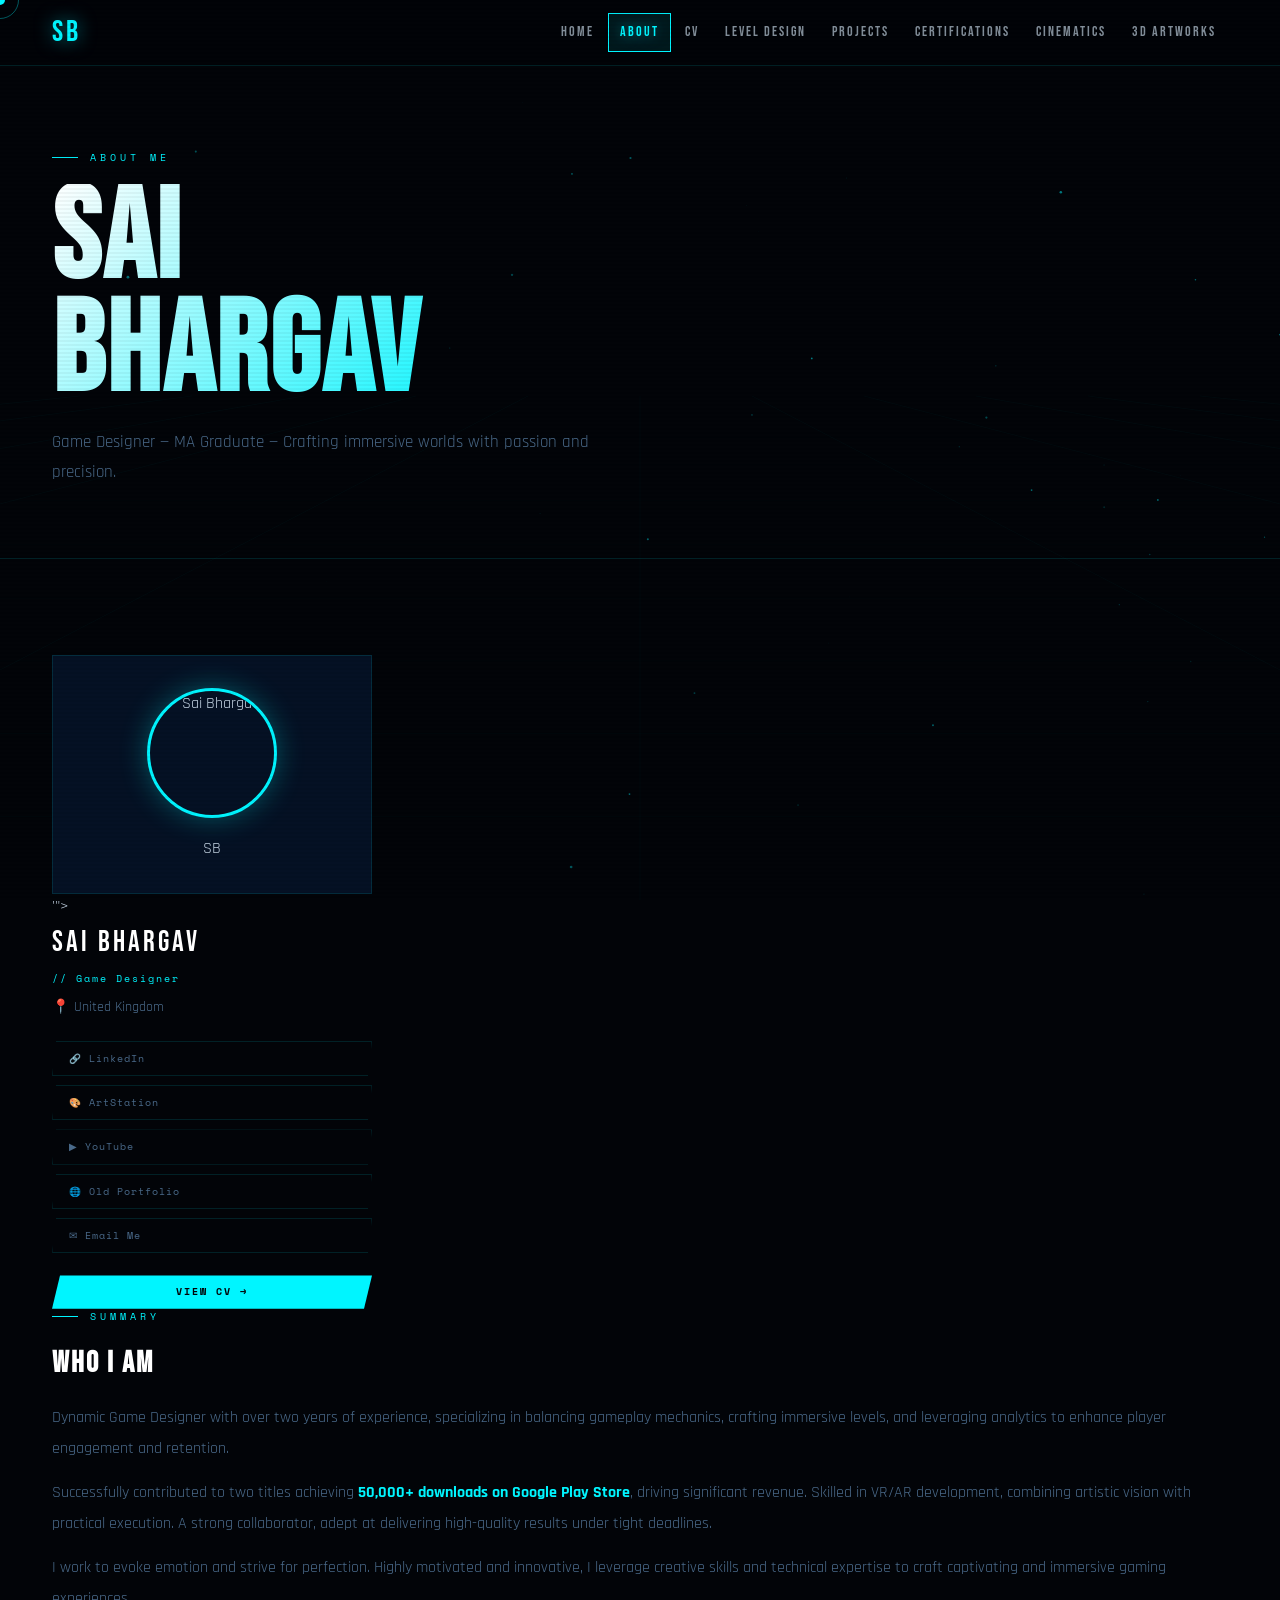
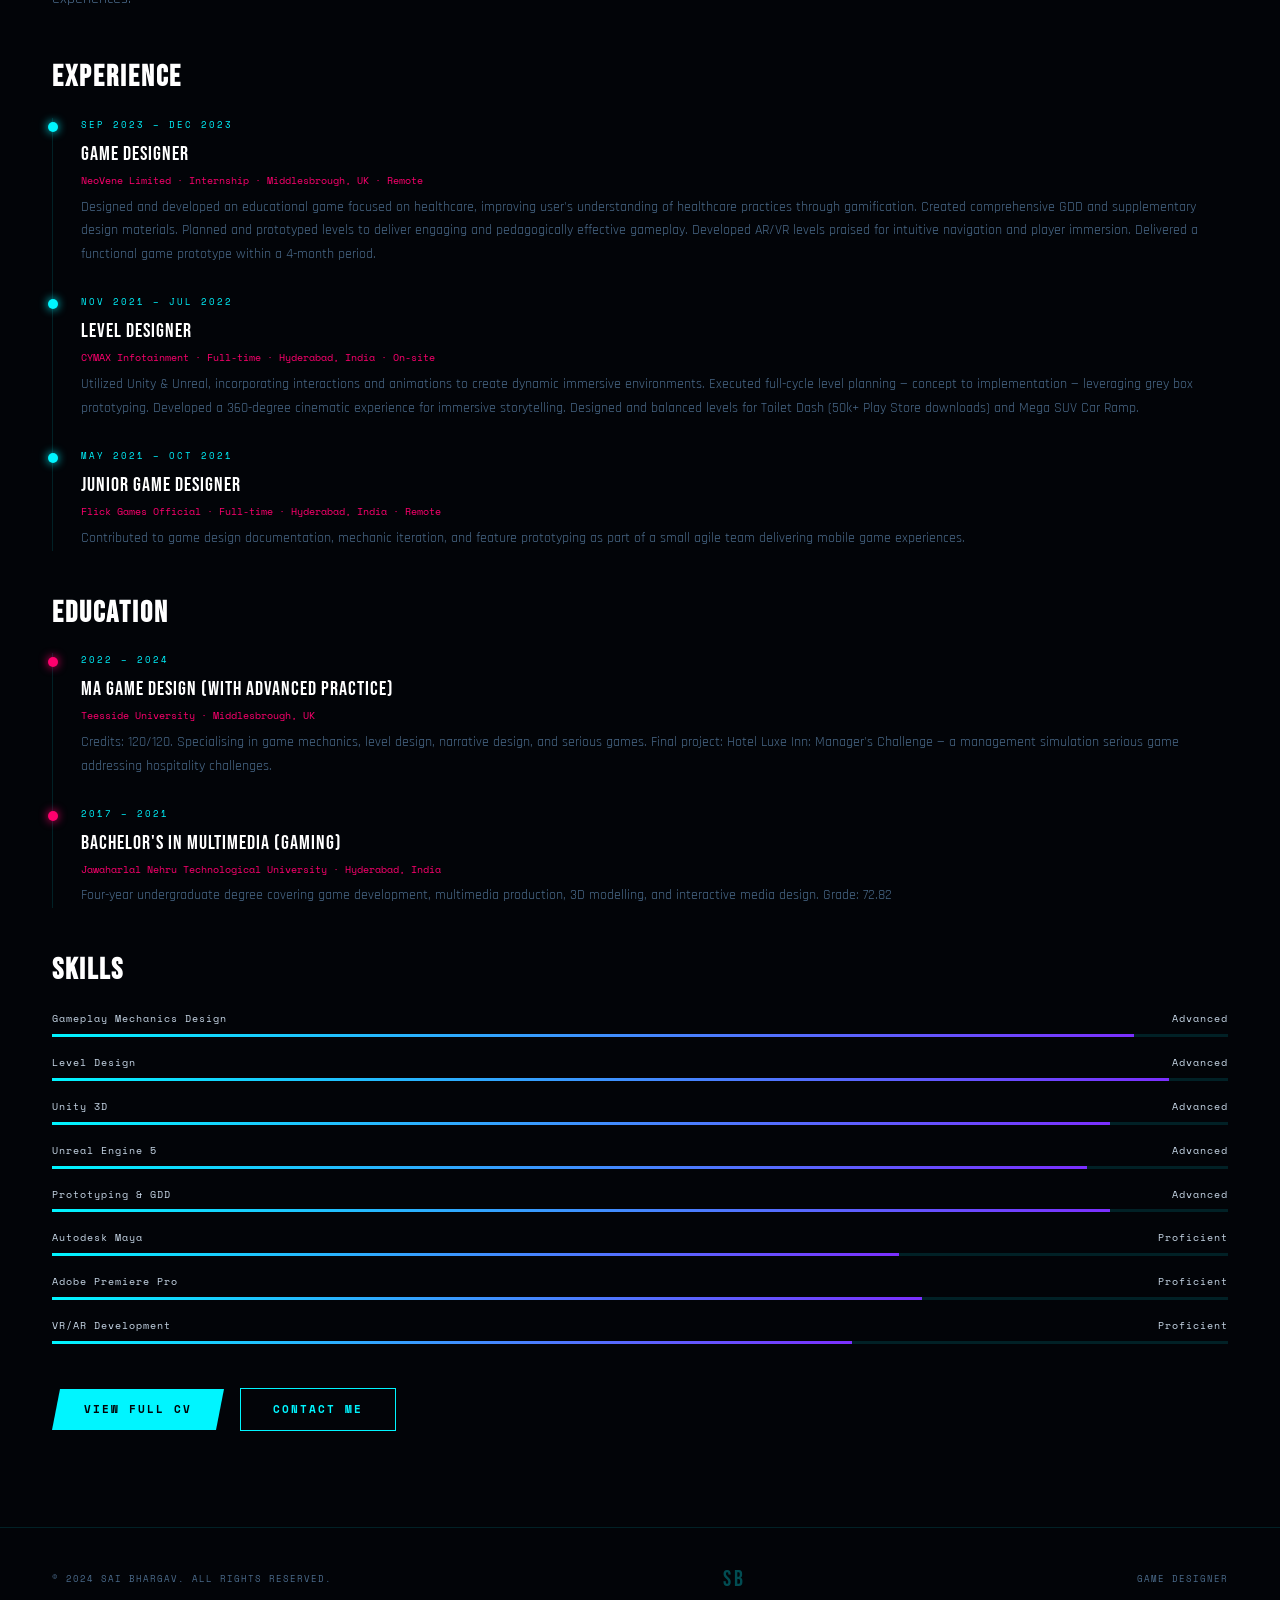
==== pages/about.html @ 692a69da "updated" ====
<!DOCTYPE html>
<html lang="en">
<head>
<meta charset="UTF-8"><meta name="viewport" content="width=device-width,initial-scale=1">
<title>About — Sai Bhargav</title>
<link rel="preconnect" href="https://fonts.googleapis.com"><link rel="preconnect" href="https://fonts.gstatic.com" crossorigin>
<link href="https://fonts.googleapis.com/css2?family=Bebas+Neue&family=Space+Mono:wght@400;700&family=Rajdhani:wght@300;400;500;600;700&display=swap" rel="stylesheet">
<link rel="stylesheet" href="../assets/shared.css">
<style>
.about-layout{display:grid;grid-template-columns:320px 1fr;gap:64px;align-items:start}
.profile-card{position:sticky;top:88px;background:var(--card);border:1px solid var(--bdr);padding:32px;text-align:center}
.avatar{width:130px;height:130px;border-radius:50%;background:linear-gradient(135deg,var(--c),var(--c3));margin:0 auto 18px;display:flex;align-items:center;justify-content:center;font-family:'Bebas Neue',sans-serif;font-size:2.8rem;color:var(--bg);border:3px solid var(--c);box-shadow:0 0 28px rgba(0,245,255,.3)}
.pname{font-family:'Bebas Neue',sans-serif;font-size:1.8rem;letter-spacing:3px;color:#fff}
.prole{font-family:'Space Mono',monospace;font-size:.6rem;color:var(--c);letter-spacing:2px;margin-top:5px}
.ploc{font-size:.88rem;color:var(--dim);margin-top:10px}
.slinks{display:flex;flex-direction:column;gap:9px;margin-top:22px}
.sl{padding:9px 16px;border:1px solid var(--bdr);font-family:'Space Mono',monospace;font-size:.6rem;color:var(--dim);text-decoration:none;letter-spacing:1px;transition:all .3s;display:flex;align-items:center;gap:9px;clip-path:polygon(4px 0%,100% 0%,calc(100% - 4px) 100%,0% 100%)}
.sl:hover{border-color:var(--c);color:var(--c);background:rgba(0,245,255,.05)}
.tl{list-style:none;padding:0}
.tl-item{position:relative;padding:0 0 28px 28px;border-left:1px solid var(--bdr)}
.tl-item:last-child{padding-bottom:0}
.tl-dot{position:absolute;left:-5px;top:4px;width:10px;height:10px;border-radius:50%;background:var(--c);box-shadow:0 0 10px var(--c)}
.tl-yr{font-family:'Space Mono',monospace;font-size:.58rem;color:var(--c);letter-spacing:2px;margin-bottom:5px}
.tl-r{font-family:'Bebas Neue',sans-serif;font-size:1.25rem;letter-spacing:1px;color:#fff;margin-bottom:3px}
.tl-co{font-family:'Space Mono',monospace;font-size:.62rem;color:var(--c2)}
.tl-d{font-size:.88rem;color:var(--dim);margin-top:7px;line-height:1.7}
.skill-bar-wrap{margin-bottom:18px}
.skill-label{font-family:'Space Mono',monospace;font-size:.62rem;color:var(--txt);letter-spacing:1px;margin-bottom:7px;display:flex;justify-content:space-between}
.skill-bg{width:100%;height:3px;background:var(--bdr)}
.skill-fill{height:100%;background:linear-gradient(to right,var(--c),var(--c3));transition:width 1.6s ease;width:0}
.about-h3{font-family:'Bebas Neue',sans-serif;font-size:1.9rem;letter-spacing:2px;color:#fff;margin:38px 0 16px}
.about-p{font-size:1.02rem;color:var(--dim);line-height:1.9;margin-bottom:13px}
@media(max-width:900px){.about-layout{grid-template-columns:1fr}.profile-card{position:static}}
</style>
</head>
<body>
<div id="cur"></div><div id="crng"></div><canvas id="bgc"></canvas><div id="pt"></div>
<nav>
  <a href="../index.html" class="nav-logo">SB</a>
  <ul class="nav-links">
    <li><a href="../index.html">Home</a></li>
    <li><a href="about.html" class="act">About</a></li>
    <li><a href="cv.html">CV</a></li>
    <li><a href="https://saibhargav7599.github.io/operation-blackout/#goal" target="_blank">Level Design</a></li>
    <li><a href="projects.html">Projects</a></li>
    <li><a href="certifications.html">Certifications</a></li>
    <li><a href="cinematics.html">Cinematics</a></li>
    <li><a href="artworks.html">3D Artworks</a></li>
  </ul>
  <button class="ham" id="ham"><span></span><span></span><span></span></button>
</nav>
<div id="mobnav"><a href="../index.html">Home</a><a href="about.html">About</a><a href="cv.html">CV</a><a href="https://saibhargav7599.github.io/operation-blackout/#goal" target="_blank">Level Design</a><a href="projects.html">Projects</a><a href="certifications.html">Certifications</a><a href="cinematics.html">Cinematics</a><a href="artworks.html">3D Artworks</a></div>

<main>
<div class="page-hero">
  <div class="page-hero-eye">About Me</div>
  <h1 class="page-hero-h1">SAI<br>BHARGAV</h1>
  <p class="page-hero-sub">Game Designer — MA Graduate — Crafting immersive worlds with passion and precision.</p>
</div>
<div class="wrap">
  <div class="about-layout">
    <!-- Profile sidebar -->
    <div class="rev-l">
      <div class="profile-card">
        <img src="../pages/mypicture1.jpeg" alt="Sai Bhargav" style="width:130px;height:130px;border-radius:50%;object-fit:cover;border:3px solid var(--c);box-shadow:0 0 28px rgba(0,245,255,.3);margin:0 auto 18px;display:block" onerror="this.outerHTML='<div style="width:130px;height:130px;border-radius:50%;background:linear-gradient(135deg,var(--c),var(--c3));margin:0 auto 18px;display:flex;align-items:center;justify-content:center;font-family:Bebas Neue,sans-serif;font-size:2.8rem;color:var(--bg)">SB</div>'">
        <div class="pname">SAI BHARGAV</div>
        <div class="prole">// Game Designer</div>
        <div class="ploc">📍 United Kingdom</div>
        <div class="slinks">
          <a href="https://www.linkedin.com/in/saibhargav7599" target="_blank" class="sl">🔗 LinkedIn</a>
          <a href="http://sai_bhargav.artstation.com"          target="_blank" class="sl">🎨 ArtStation</a>
          <a href="https://youtu.be/WuV2wXUhXF0"              target="_blank" class="sl">▶ YouTube</a>
          <a href="https://saibhargav7599.wixsite.com/gamedesign" target="_blank" class="sl">🌐 Old Portfolio</a>
          <a href="mailto:saibhargav7599@gmail.com"                             class="sl">✉ Email Me</a>
        </div>
        <div style="margin-top:22px"><a href="cv.html" class="btn btn-p btn-sm" style="width:100%;justify-content:center">View CV →</a></div>
      </div>
    </div>

    <!-- Main content -->
    <div>
      <div class="rev">
        <div class="sec-label">Summary</div>
        <h2 class="about-h3" style="margin-top:0">WHO I AM</h2>
        <p class="about-p">Dynamic Game Designer with over two years of experience, specializing in balancing gameplay mechanics, crafting immersive levels, and leveraging analytics to enhance player engagement and retention.</p>
        <p class="about-p">Successfully contributed to two titles achieving <strong style="color:var(--c)">50,000+ downloads on Google Play Store</strong>, driving significant revenue. Skilled in VR/AR development, combining artistic vision with practical execution. A strong collaborator, adept at delivering high-quality results under tight deadlines.</p>
        <p class="about-p">I work to evoke emotion and strive for perfection. Highly motivated and innovative, I leverage creative skills and technical expertise to craft captivating and immersive gaming experiences.</p>
      </div>

      <div class="rev">
        <h2 class="about-h3">EXPERIENCE</h2>
        <ul class="tl">
          <li class="tl-item">
            <div class="tl-dot"></div>
            <div class="tl-yr">SEP 2023 – DEC 2023</div>
            <div class="tl-r">Game Designer</div>
            <div class="tl-co">NeoVene Limited · Internship · Middlesbrough, UK · Remote</div>
            <div class="tl-d">Designed and developed an educational game focused on healthcare, improving user's understanding of healthcare practices through gamification. Created comprehensive GDD and supplementary design materials. Planned and prototyped levels to deliver engaging and pedagogically effective gameplay. Developed AR/VR levels praised for intuitive navigation and player immersion. Delivered a functional game prototype within a 4-month period.</div>
          </li>
          <li class="tl-item">
            <div class="tl-dot"></div>
            <div class="tl-yr">NOV 2021 – JUL 2022</div>
            <div class="tl-r">Level Designer</div>
            <div class="tl-co">CYMAX Infotainment · Full-time · Hyderabad, India · On-site</div>
            <div class="tl-d">Utilized Unity & Unreal, incorporating interactions and animations to create dynamic immersive environments. Executed full-cycle level planning — concept to implementation — leveraging grey box prototyping. Developed a 360-degree cinematic experience for immersive storytelling. Designed and balanced levels for Toilet Dash (50k+ Play Store downloads) and Mega SUV Car Ramp.</div>
          </li>
          <li class="tl-item">
            <div class="tl-dot"></div>
            <div class="tl-yr">MAY 2021 – OCT 2021</div>
            <div class="tl-r">Junior Game Designer</div>
            <div class="tl-co">Flick Games Official · Full-time · Hyderabad, India · Remote</div>
            <div class="tl-d">Contributed to game design documentation, mechanic iteration, and feature prototyping as part of a small agile team delivering mobile game experiences.</div>
          </li>
        </ul>
      </div>

      <div class="rev">
        <h2 class="about-h3">EDUCATION</h2>
        <ul class="tl">
          <li class="tl-item">
            <div class="tl-dot" style="background:var(--c2);box-shadow:0 0 10px var(--c2)"></div>
            <div class="tl-yr">2022 – 2024</div>
            <div class="tl-r">MA Game Design (with advanced practice)</div>
            <div class="tl-co">Teesside University · Middlesbrough, UK</div>
            <div class="tl-d">Credits: 120/120. Specialising in game mechanics, level design, narrative design, and serious games. Final project: Hotel Luxe Inn: Manager's Challenge — a management simulation serious game addressing hospitality challenges.</div>
          </li>
          <li class="tl-item">
            <div class="tl-dot" style="background:var(--c2);box-shadow:0 0 10px var(--c2)"></div>
            <div class="tl-yr">2017 – 2021</div>
            <div class="tl-r">Bachelor's in Multimedia (Gaming)</div>
            <div class="tl-co">Jawaharlal Nehru Technological University · Hyderabad, India</div>
            <div class="tl-d">Four-year undergraduate degree covering game development, multimedia production, 3D modelling, and interactive media design. Grade: 72.82</div>
          </li>
        </ul>
      </div>

      <div class="rev" id="skill-section">
        <h2 class="about-h3">SKILLS</h2>
        <div class="skill-bar-wrap"><div class="skill-label"><span>Gameplay Mechanics Design</span><span>Advanced</span></div><div class="skill-bg"><div class="skill-fill" data-w="92%"></div></div></div>
        <div class="skill-bar-wrap"><div class="skill-label"><span>Level Design</span><span>Advanced</span></div><div class="skill-bg"><div class="skill-fill" data-w="95%"></div></div></div>
        <div class="skill-bar-wrap"><div class="skill-label"><span>Unity 3D</span><span>Advanced</span></div><div class="skill-bg"><div class="skill-fill" data-w="90%"></div></div></div>
        <div class="skill-bar-wrap"><div class="skill-label"><span>Unreal Engine 5</span><span>Advanced</span></div><div class="skill-bg"><div class="skill-fill" data-w="88%"></div></div></div>
        <div class="skill-bar-wrap"><div class="skill-label"><span>Prototyping & GDD</span><span>Advanced</span></div><div class="skill-bg"><div class="skill-fill" data-w="90%"></div></div></div>
        <div class="skill-bar-wrap"><div class="skill-label"><span>Autodesk Maya</span><span>Proficient</span></div><div class="skill-bg"><div class="skill-fill" data-w="72%"></div></div></div>
        <div class="skill-bar-wrap"><div class="skill-label"><span>Adobe Premiere Pro</span><span>Proficient</span></div><div class="skill-bg"><div class="skill-fill" data-w="74%"></div></div></div>
        <div class="skill-bar-wrap"><div class="skill-label"><span>VR/AR Development</span><span>Proficient</span></div><div class="skill-bg"><div class="skill-fill" data-w="68%"></div></div></div>
      </div>

      <div class="rev" style="margin-top:44px">
        <a href="cv.html" class="btn btn-p" style="margin-right:12px">View Full CV</a>
        <a href="../index.html#contact" class="btn btn-g">Contact Me</a>
      </div>
    </div>
  </div>
</div>
</main>
<footer><div class="f-copy">© 2024 SAI BHARGAV. ALL RIGHTS RESERVED.</div><div class="f-logo">SB</div><div class="f-copy">GAME DESIGNER</div></footer>
<script src="../assets/shared.js"></script>
<script>
document.getElementById('ham').onclick=()=>document.getElementById('mobnav').classList.toggle('open');
const sobs=new IntersectionObserver(e=>{e.forEach(x=>{if(x.isIntersecting)x.target.querySelectorAll('.skill-fill').forEach(b=>{b.style.width=b.dataset.w;});});},{threshold:.3});
document.querySelectorAll('#skill-section').forEach(s=>sobs.observe(s));
</script>
</body>
</html>
---- assets/shared.css ----
/* ═══════════════════════════════════════════════════
   SAI BHARGAV PORTFOLIO — shared.css
   ═══════════════════════════════════════════════════ */
@import url('https://fonts.googleapis.com/css2?family=Bebas+Neue&family=Space+Mono:wght@400;700&family=Rajdhani:wght@300;400;500;600;700&display=swap');

:root{
  --c:#00f5ff;--c2:#ff006e;--c3:#7b2fff;
  --bg:#020408;--bg2:#060d14;--mid:#0a1628;
  --txt:#c8d8e8;--dim:#4a6a8a;
  --card:rgba(6,20,40,.88);
  --bdr:rgba(0,245,255,.12);--bdr2:rgba(0,245,255,.28);
  --glow:0 0 30px rgba(0,245,255,.22);
}
*,*::before,*::after{margin:0;padding:0;box-sizing:border-box}
html{scroll-behavior:smooth}
body{background:var(--bg);color:var(--txt);font-family:'Rajdhani',sans-serif;overflow-x:hidden;cursor:none;line-height:1.6}
body.locked{overflow:hidden}
a{text-decoration:none;color:inherit}
::-webkit-scrollbar{width:3px}::-webkit-scrollbar-track{background:var(--bg)}::-webkit-scrollbar-thumb{background:var(--c);border-radius:2px}

/* cursor */
#cur,#crng{position:fixed;pointer-events:none;z-index:9999;transform:translate(-50%,-50%);border-radius:50%}
#cur{width:10px;height:10px;background:var(--c);transition:width .2s,height .2s,background .2s;mix-blend-mode:screen}
#crng{width:38px;height:38px;border:1px solid rgba(0,245,255,.35);transition:width .3s,height .3s}
#cur.on{width:18px;height:18px;background:var(--c2)}
#crng.on{width:56px;height:56px;border-color:rgba(255,0,110,.4)}

/* canvas */
#bgc{position:fixed;inset:0;z-index:0;pointer-events:none}

/* scanlines */
body::after{content:'';position:fixed;inset:0;z-index:800;pointer-events:none;
  background:repeating-linear-gradient(0deg,transparent,transparent 2px,rgba(0,0,0,.04) 2px,rgba(0,0,0,.04) 4px)}

/* page transition */
#pt{position:fixed;inset:0;z-index:8000;background:var(--bg);transform:scaleY(1);transform-origin:top;pointer-events:none;transition:transform .55s cubic-bezier(.76,0,.24,1)}
#pt.gone{transform:scaleY(0)}

/* ═══ NAV ═══ */
nav{position:fixed;top:0;left:0;right:0;z-index:500;height:66px;display:flex;align-items:center;justify-content:space-between;padding:0 52px;background:rgba(2,4,8,.96);backdrop-filter:blur(18px);border-bottom:1px solid var(--bdr)}
.nav-logo{font-family:'Bebas Neue',sans-serif;font-size:1.9rem;letter-spacing:3px;color:var(--c);text-shadow:0 0 18px rgba(0,245,255,.5);flex-shrink:0}
.nav-links{display:flex;gap:2px;list-style:none;align-items:center}

/* ★ BOLD, BRIGHT, LEGIBLE NAV LINKS */
.nav-links a{
  font-family:'Bebas Neue',sans-serif;
  font-size:.88rem;
  letter-spacing:2px;
  text-transform:uppercase;
  color:rgba(200,216,232,.65);
  padding:7px 11px;
  border:1px solid transparent;
  border-radius:0;
  transition:all .25s;
  white-space:nowrap;
  display:block;
}
.nav-links a:hover{
  color:#fff;
  border-color:var(--bdr2);
  background:rgba(0,245,255,.07);
  text-shadow:0 0 12px rgba(0,245,255,.4);
}
.nav-links a.act{
  color:var(--c);
  border-color:var(--c);
  background:rgba(0,245,255,.09);
  text-shadow:0 0 14px rgba(0,245,255,.5);
}

.ham{display:none;flex-direction:column;gap:5px;cursor:pointer;padding:8px;background:none;border:none;flex-shrink:0}
.ham span{display:block;width:22px;height:2px;background:var(--c);transition:all .3s}
#mobnav{display:none;position:fixed;inset:0;z-index:600;background:rgba(2,4,8,.98);flex-direction:column;align-items:center;justify-content:center;gap:16px}
#mobnav.open{display:flex}
#mobnav a{font-family:'Bebas Neue',sans-serif;font-size:2.2rem;letter-spacing:4px;color:var(--txt);transition:color .3s}
#mobnav a:hover{color:var(--c)}

/* helpers */
.s{position:relative;z-index:1}
.wrap{max-width:1360px;margin:0 auto;padding:96px 52px;position:relative;z-index:1}
.divider{max-width:1360px;margin:0 auto;height:1px;background:linear-gradient(to right,transparent,var(--bdr2),transparent);position:relative;z-index:1}
.sec-label{font-family:'Space Mono',monospace;font-size:.62rem;letter-spacing:4px;color:var(--c);text-transform:uppercase;display:flex;align-items:center;gap:12px;margin-bottom:14px}
.sec-label::before{content:'';width:26px;height:1px;background:var(--c)}
.sec-title{font-family:'Bebas Neue',sans-serif;font-size:clamp(2.4rem,5vw,4.8rem);line-height:1;letter-spacing:2px}

/* buttons */
.btn{display:inline-flex;align-items:center;gap:8px;padding:12px 32px;font-family:'Space Mono',monospace;font-size:.66rem;letter-spacing:2px;text-transform:uppercase;font-weight:700;cursor:pointer;border:none;clip-path:polygon(8px 0%,100% 0%,calc(100% - 8px) 100%,0% 100%);transition:all .3s}
.btn-p{background:var(--c);color:var(--bg)}
.btn-p:hover{background:var(--c2);transform:translateY(-2px);box-shadow:0 10px 28px rgba(255,0,110,.35)}
.btn-g{background:transparent;color:var(--c);border:1px solid var(--c);clip-path:none}
.btn-g:hover{background:rgba(0,245,255,.08);transform:translateY(-2px);box-shadow:var(--glow)}
.btn-sm{padding:9px 22px;font-size:.6rem}

/* reveal */
.rev{opacity:0;transform:translateY(36px);transition:opacity .8s,transform .8s}
.rev.vis{opacity:1;transform:translateY(0)}
.rev-l{opacity:0;transform:translateX(-36px);transition:opacity .8s,transform .8s}
.rev-l.vis{opacity:1;transform:translateX(0)}
.rev-r{opacity:0;transform:translateX(36px);transition:opacity .8s,transform .8s}
.rev-r.vis{opacity:1;transform:translateX(0)}
.d1{transition-delay:.1s}.d2{transition-delay:.2s}.d3{transition-delay:.3s}.d4{transition-delay:.4s}.d5{transition-delay:.5s}

/* page hero (inner pages) */
.page-hero{padding:150px 52px 70px;position:relative;z-index:1;overflow:hidden;border-bottom:1px solid var(--bdr)}
.page-hero-eye{font-family:'Space Mono',monospace;font-size:.62rem;letter-spacing:4px;color:var(--c);text-transform:uppercase;display:flex;align-items:center;gap:12px;margin-bottom:18px}
.page-hero-eye::before{content:'';width:26px;height:1px;background:var(--c)}
.page-hero-h1{font-family:'Bebas Neue',sans-serif;font-size:clamp(4rem,10vw,9rem);line-height:.88;letter-spacing:2px;background:linear-gradient(135deg,#fff 0%,var(--c) 48%,var(--c3) 100%);-webkit-background-clip:text;-webkit-text-fill-color:transparent;background-clip:text}
.page-hero-sub{margin-top:18px;font-size:1.05rem;color:var(--dim);max-width:580px;line-height:1.8}

/* footer */
footer{padding:34px 52px;border-top:1px solid var(--bdr);display:flex;align-items:center;justify-content:space-between;position:relative;z-index:1;flex-wrap:wrap;gap:14px}
.f-copy{font-family:'Space Mono',monospace;font-size:.58rem;color:var(--dim);letter-spacing:1px}
.f-logo{font-family:'Bebas Neue',sans-serif;font-size:1.4rem;letter-spacing:3px;color:var(--c);opacity:.3}

/* keyframes */
@keyframes fu{from{opacity:0;transform:translateY(28px)}to{opacity:1;transform:translateY(0)}}
@keyframes fi{from{opacity:0}to{opacity:1}}
@keyframes sp{0%,100%{opacity:1}50%{opacity:.3}}
@keyframes g1{0%,100%,94%{transform:none;opacity:0}93%{transform:translate(3px,-2px);opacity:.55}96%{transform:translate(-3px,2px);opacity:.35}}
@keyframes g2{0%,100%,96%{transform:none;opacity:0}95%{transform:translate(-3px,2px);opacity:.45}98%{transform:translate(3px,-2px);opacity:.25}}

/* responsive */
@media(max-width:1100px){nav{padding:0 18px}.nav-links a{padding:6px 8px;font-size:.78rem;letter-spacing:1.5px}}
@media(max-width:860px){.nav-links{display:none}.ham{display:flex}.wrap{padding:72px 22px}.page-hero{padding:130px 22px 56px}footer{padding:26px 22px}}
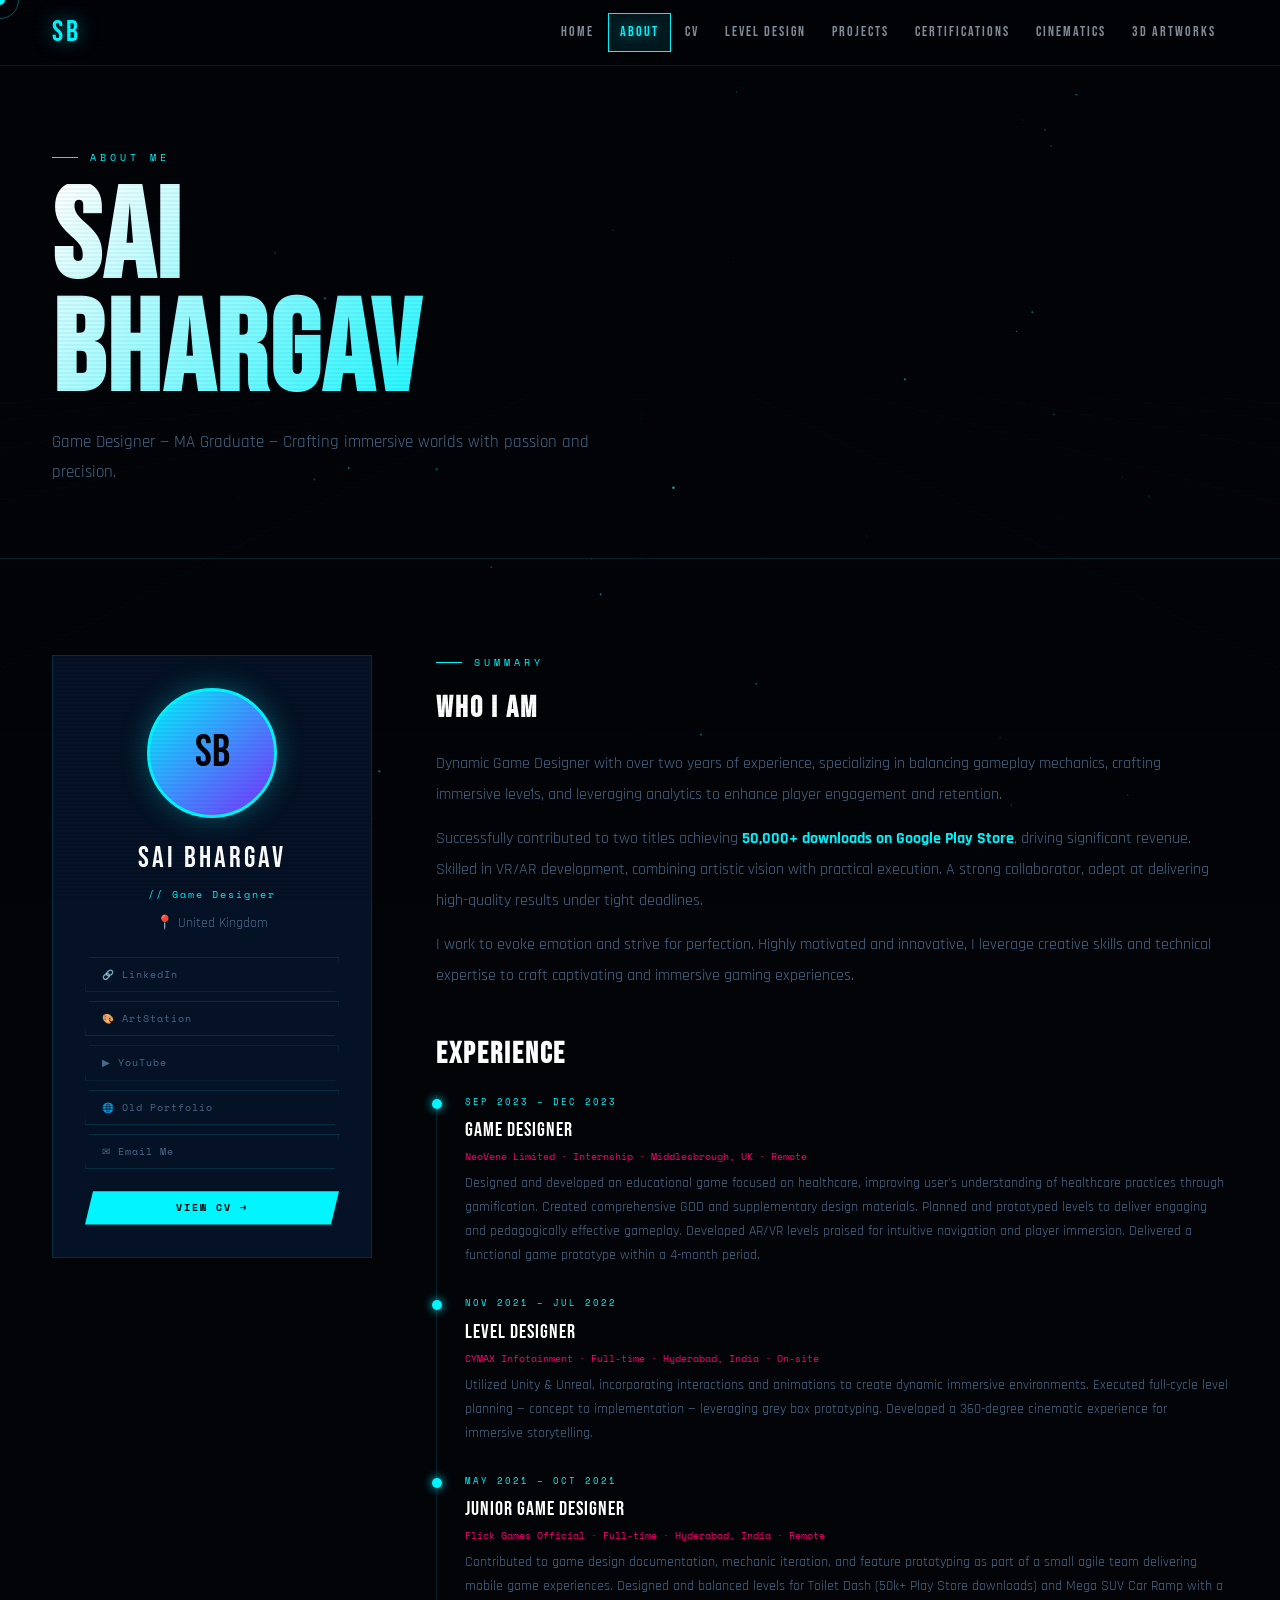
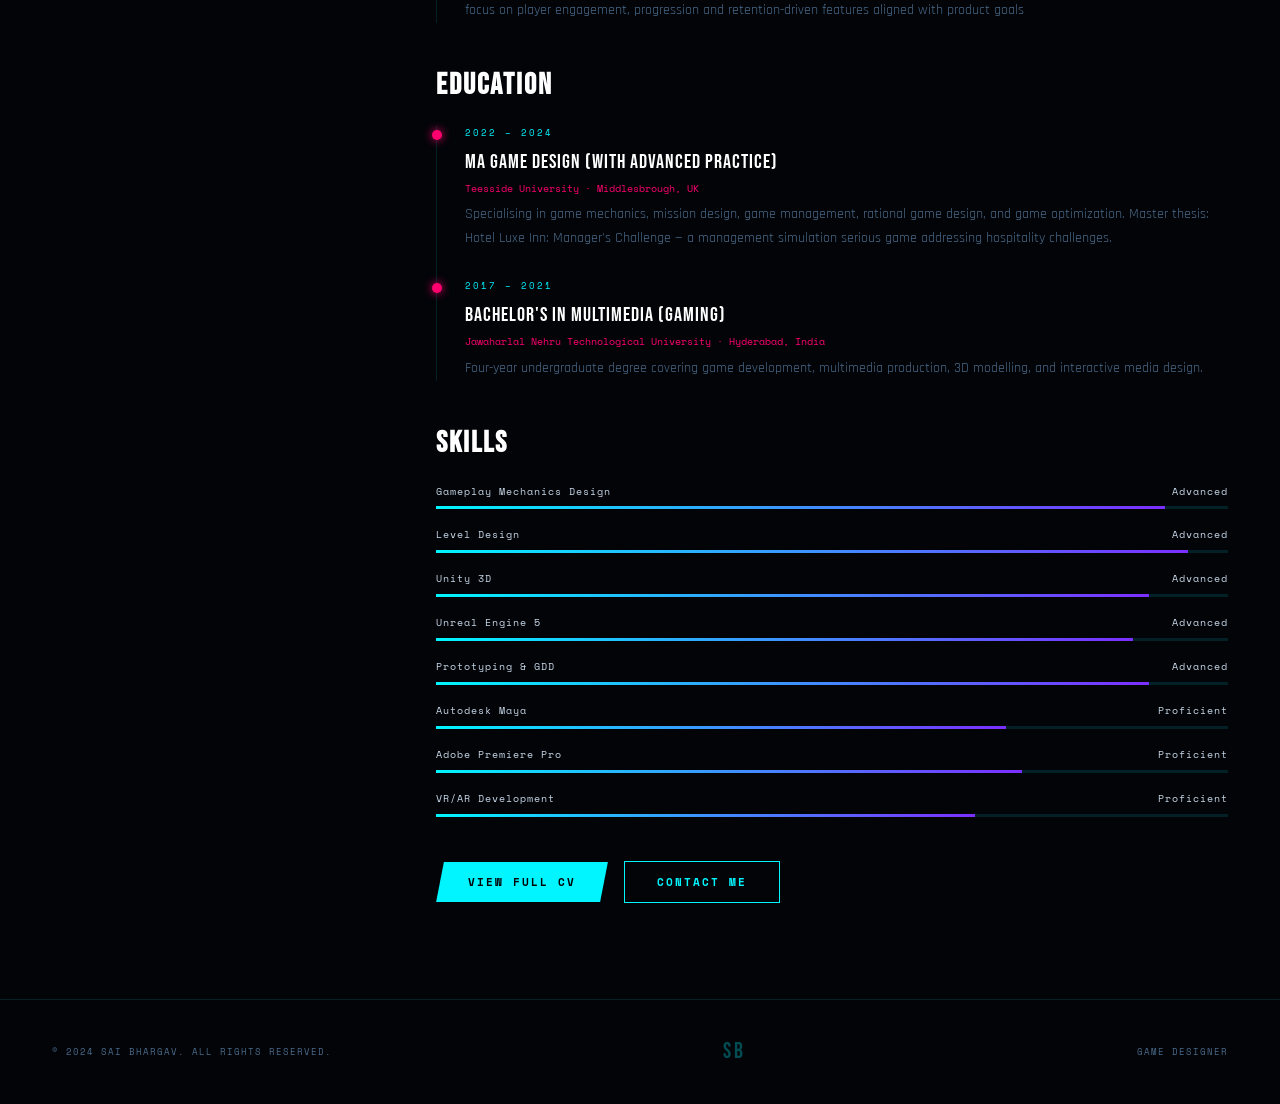
==== commit db58552a: "Update about.html" ====
--- a/pages/about.html
+++ b/pages/about.html
@@ -62,7 +62,7 @@
     <!-- Profile sidebar -->
     <div class="rev-l">
       <div class="profile-card">
-        <img src="../pages/mypicture1.jpeg" alt="Sai Bhargav" style="width:130px;height:130px;border-radius:50%;object-fit:cover;border:3px solid var(--c);box-shadow:0 0 28px rgba(0,245,255,.3);margin:0 auto 18px;display:block" onerror="this.outerHTML='<div style="width:130px;height:130px;border-radius:50%;background:linear-gradient(135deg,var(--c),var(--c3));margin:0 auto 18px;display:flex;align-items:center;justify-content:center;font-family:Bebas Neue,sans-serif;font-size:2.8rem;color:var(--bg)">SB</div>'">
+        <div class="avatar">SB</div>
         <div class="pname">SAI BHARGAV</div>
         <div class="prole">// Game Designer</div>
         <div class="ploc">📍 United Kingdom</div>
@@ -102,14 +102,14 @@
             <div class="tl-yr">NOV 2021 – JUL 2022</div>
             <div class="tl-r">Level Designer</div>
             <div class="tl-co">CYMAX Infotainment · Full-time · Hyderabad, India · On-site</div>
-            <div class="tl-d">Utilized Unity & Unreal, incorporating interactions and animations to create dynamic immersive environments. Executed full-cycle level planning — concept to implementation — leveraging grey box prototyping. Developed a 360-degree cinematic experience for immersive storytelling. Designed and balanced levels for Toilet Dash (50k+ Play Store downloads) and Mega SUV Car Ramp.</div>
+            <div class="tl-d">Utilized Unity & Unreal, incorporating interactions and animations to create dynamic immersive environments. Executed full-cycle level planning — concept to implementation — leveraging grey box prototyping. Developed a 360-degree cinematic experience for immersive storytelling.</div>
           </li>
           <li class="tl-item">
             <div class="tl-dot"></div>
             <div class="tl-yr">MAY 2021 – OCT 2021</div>
             <div class="tl-r">Junior Game Designer</div>
             <div class="tl-co">Flick Games Official · Full-time · Hyderabad, India · Remote</div>
-            <div class="tl-d">Contributed to game design documentation, mechanic iteration, and feature prototyping as part of a small agile team delivering mobile game experiences.</div>
+            <div class="tl-d">Contributed to game design documentation, mechanic iteration, and feature prototyping as part of a small agile team delivering mobile game experiences. Designed and balanced levels for Toilet Dash (50k+ Play Store downloads) and Mega SUV Car Ramp with a focus on player engagement, progression and retention-driven features aligned with product goals </div>
           </li>
         </ul>
       </div>
@@ -122,14 +122,14 @@
             <div class="tl-yr">2022 – 2024</div>
             <div class="tl-r">MA Game Design (with advanced practice)</div>
             <div class="tl-co">Teesside University · Middlesbrough, UK</div>
-            <div class="tl-d">Credits: 120/120. Specialising in game mechanics, level design, narrative design, and serious games. Final project: Hotel Luxe Inn: Manager's Challenge — a management simulation serious game addressing hospitality challenges.</div>
+            <div class="tl-d"> Specialising in game mechanics, mission design, game management, rational game design, and game optimization. Master thesis: Hotel Luxe Inn: Manager's Challenge — a management simulation serious game addressing hospitality challenges.</div>
           </li>
           <li class="tl-item">
             <div class="tl-dot" style="background:var(--c2);box-shadow:0 0 10px var(--c2)"></div>
             <div class="tl-yr">2017 – 2021</div>
             <div class="tl-r">Bachelor's in Multimedia (Gaming)</div>
             <div class="tl-co">Jawaharlal Nehru Technological University · Hyderabad, India</div>
-            <div class="tl-d">Four-year undergraduate degree covering game development, multimedia production, 3D modelling, and interactive media design. Grade: 72.82</div>
+            <div class="tl-d">Four-year undergraduate degree covering game development, multimedia production, 3D modelling, and interactive media design.</div>
           </li>
         </ul>
       </div>
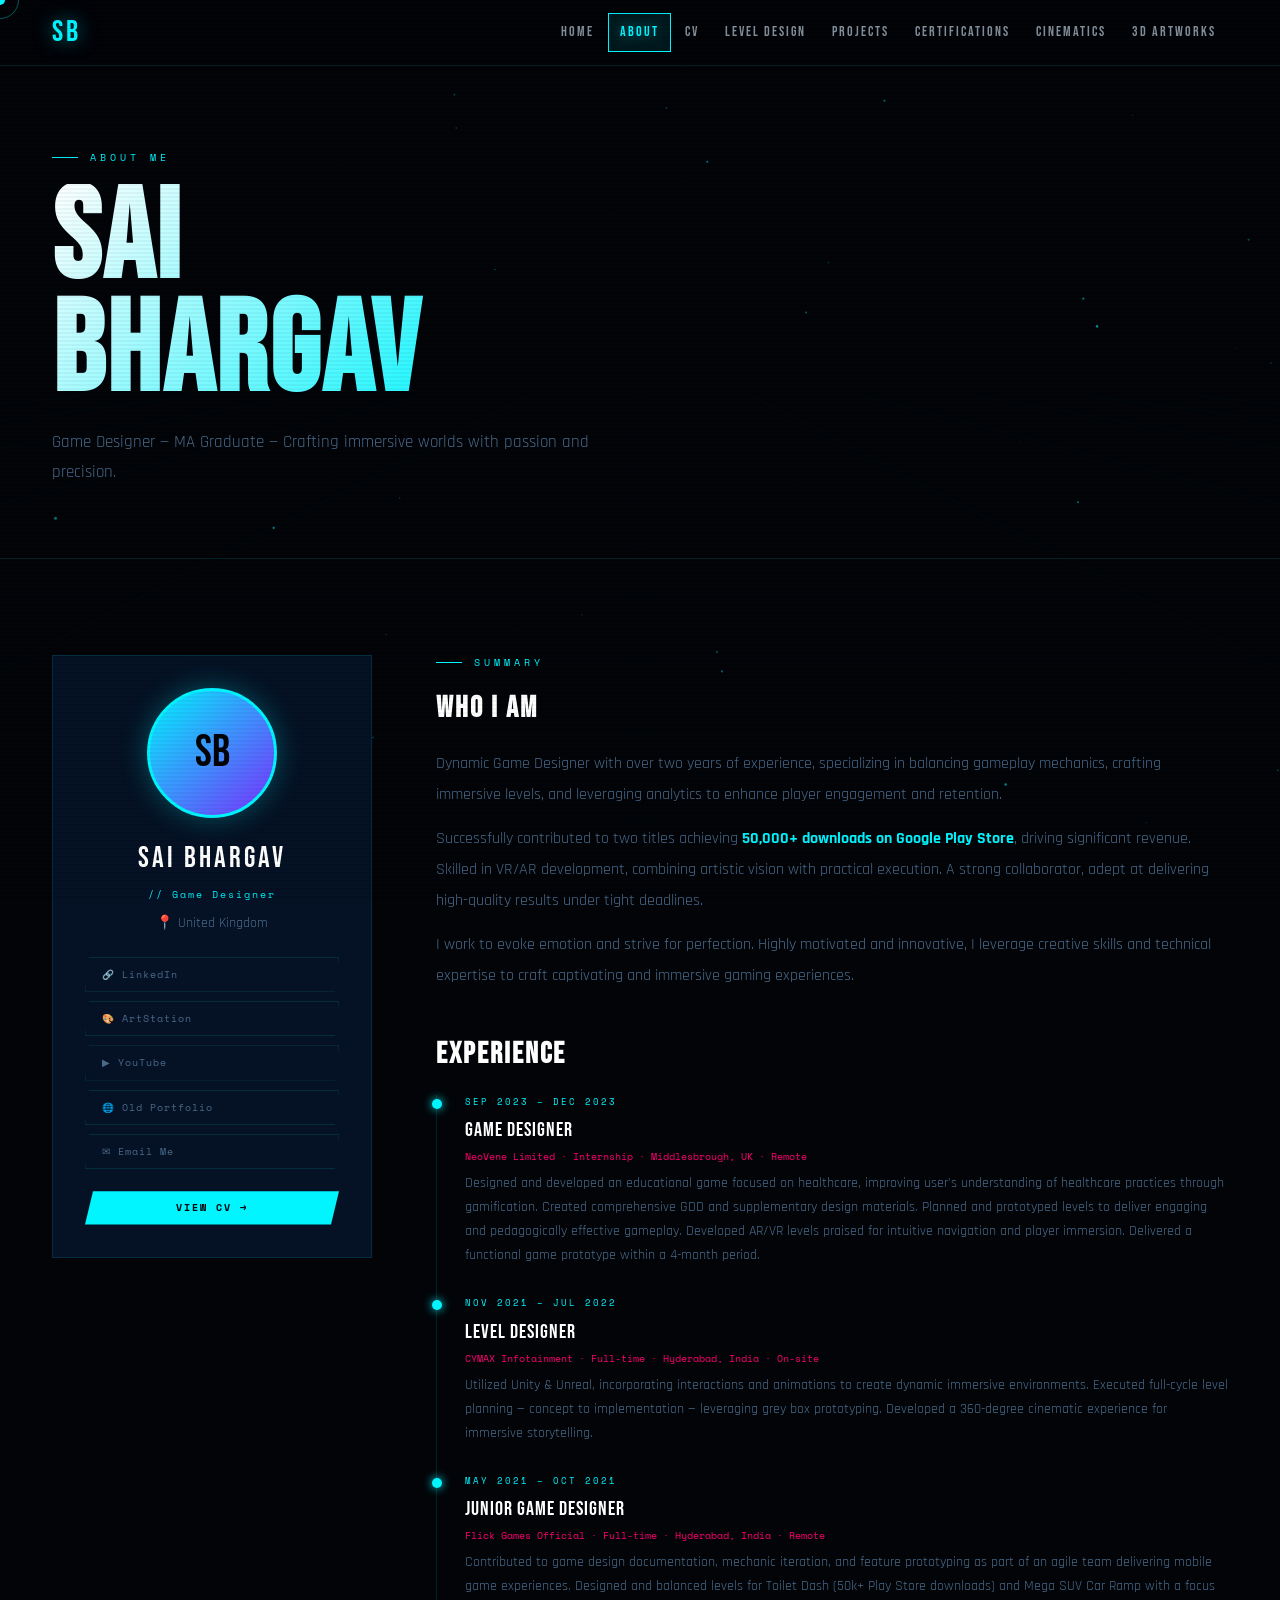
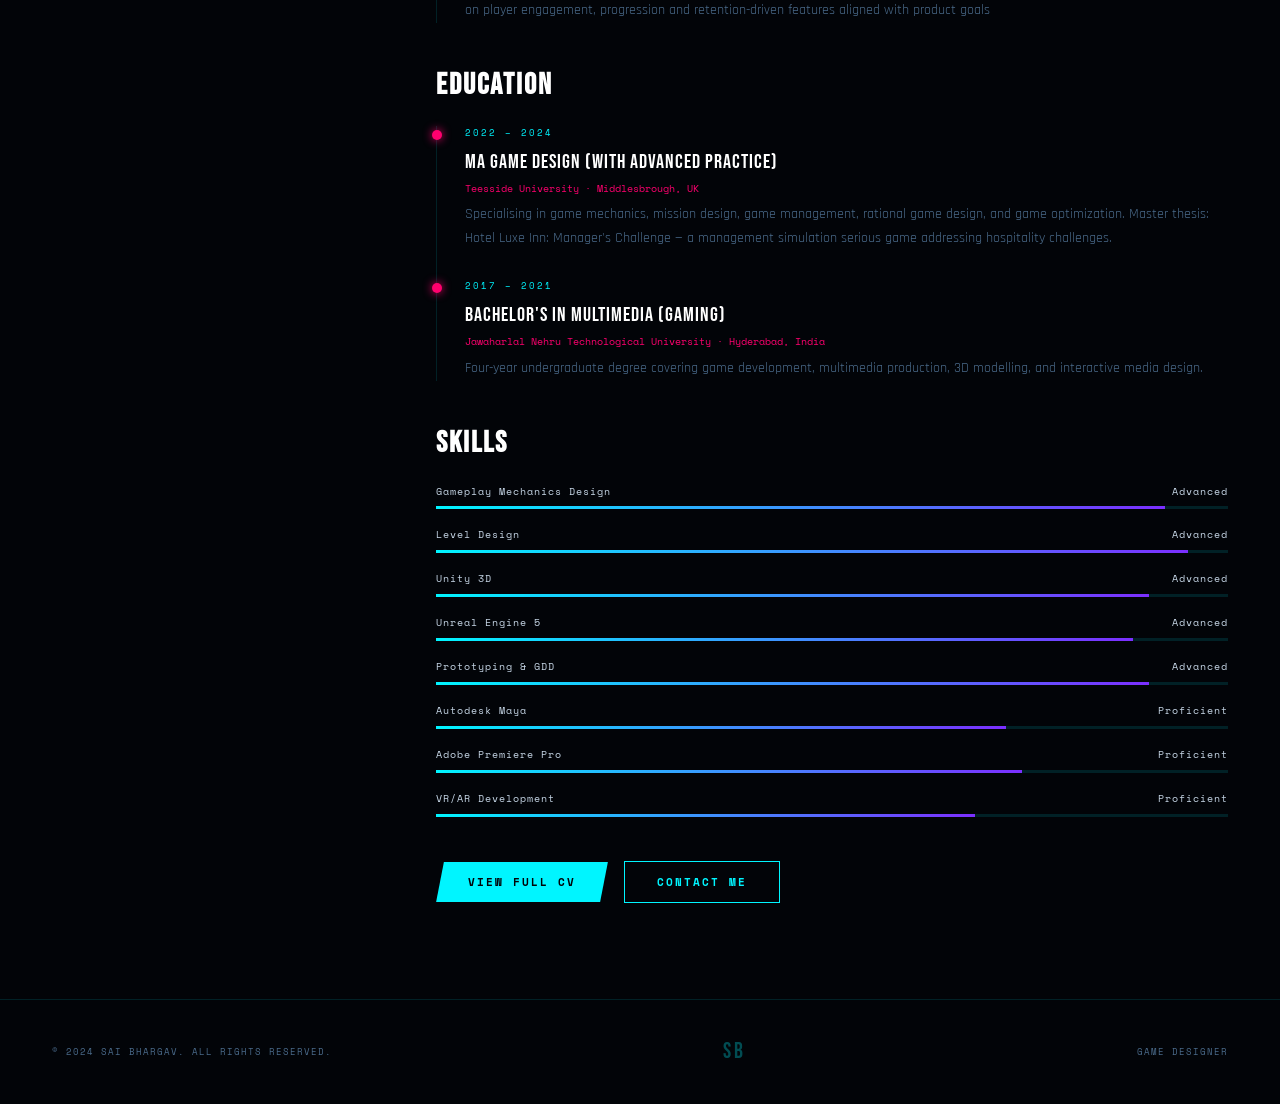
==== commit af3911b4: "Update about.html" ====
--- a/pages/about.html
+++ b/pages/about.html
@@ -109,7 +109,7 @@
             <div class="tl-yr">MAY 2021 – OCT 2021</div>
             <div class="tl-r">Junior Game Designer</div>
             <div class="tl-co">Flick Games Official · Full-time · Hyderabad, India · Remote</div>
-            <div class="tl-d">Contributed to game design documentation, mechanic iteration, and feature prototyping as part of a small agile team delivering mobile game experiences. Designed and balanced levels for Toilet Dash (50k+ Play Store downloads) and Mega SUV Car Ramp with a focus on player engagement, progression and retention-driven features aligned with product goals </div>
+            <div class="tl-d">Contributed to game design documentation, mechanic iteration, and feature prototyping as part of an agile team delivering mobile game experiences. Designed and balanced levels for Toilet Dash (50k+ Play Store downloads) and Mega SUV Car Ramp with a focus on player engagement, progression and retention-driven features aligned with product goals </div>
           </li>
         </ul>
       </div>
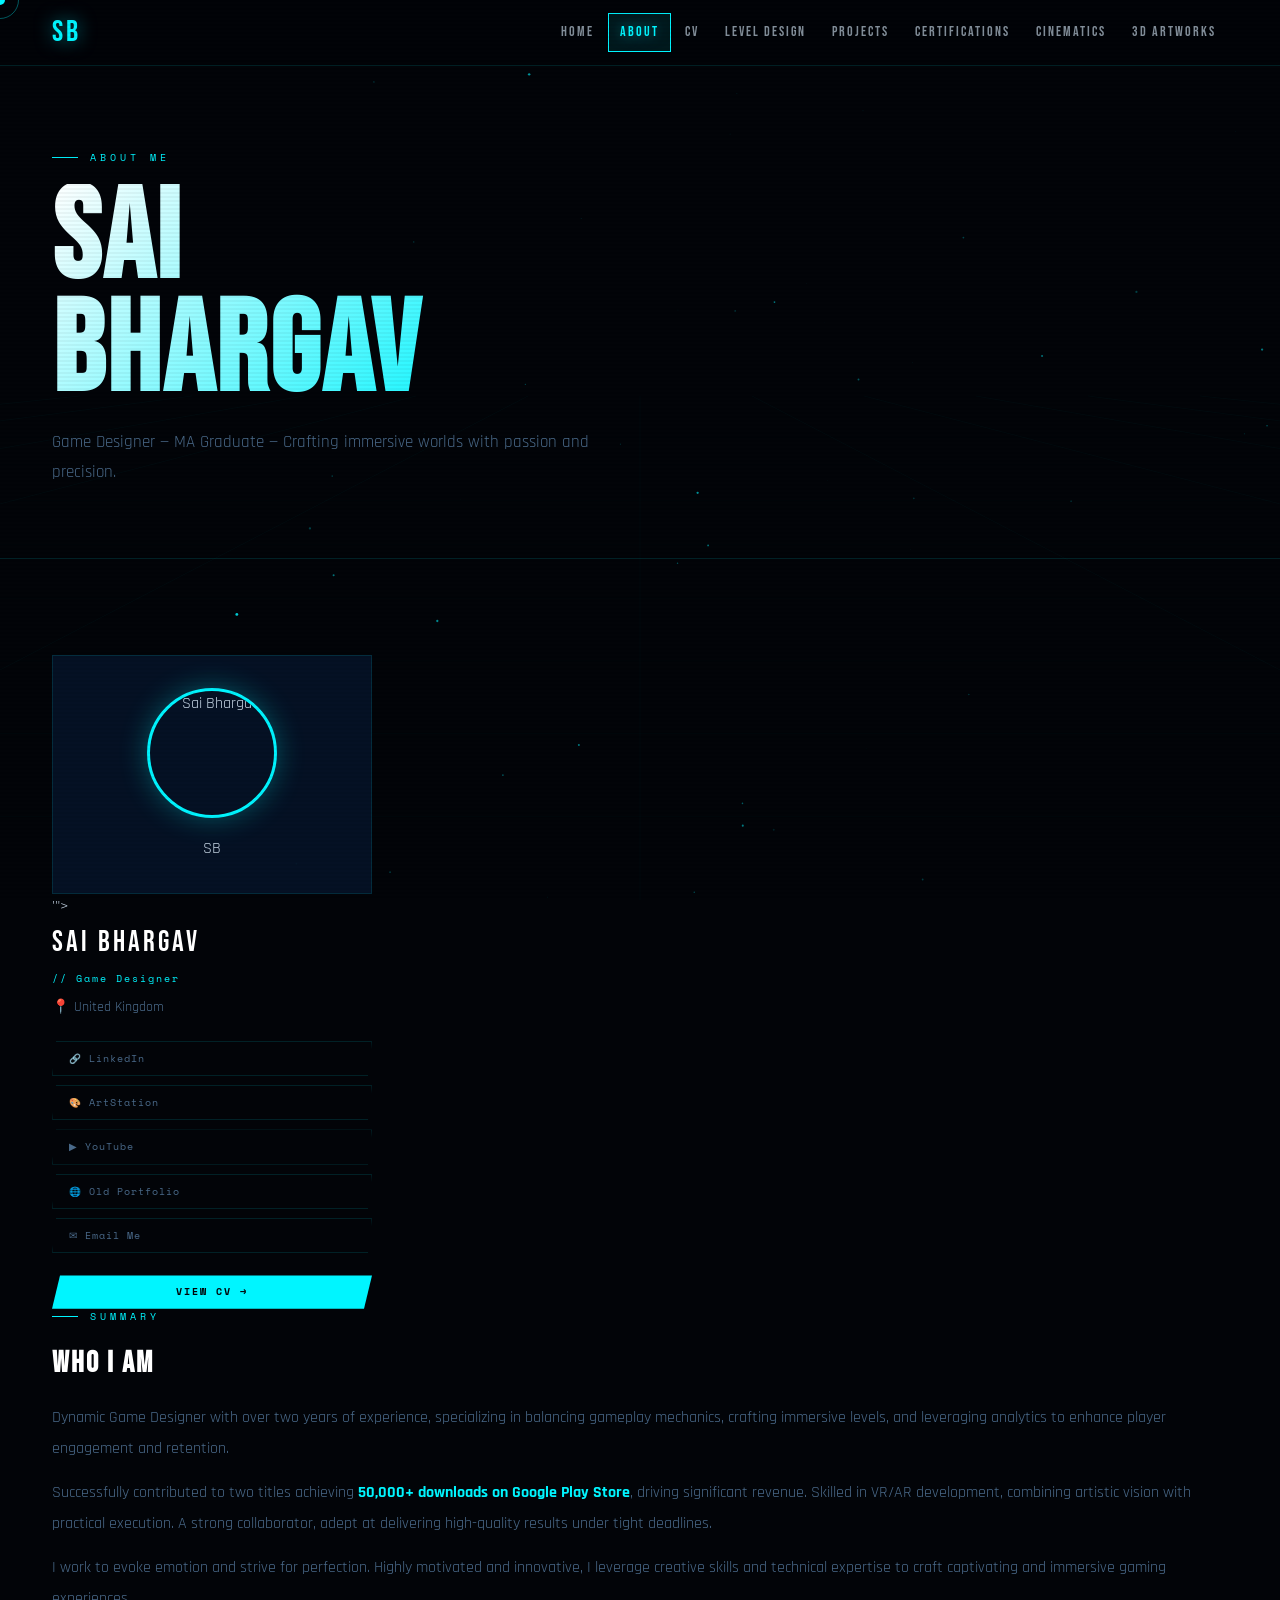
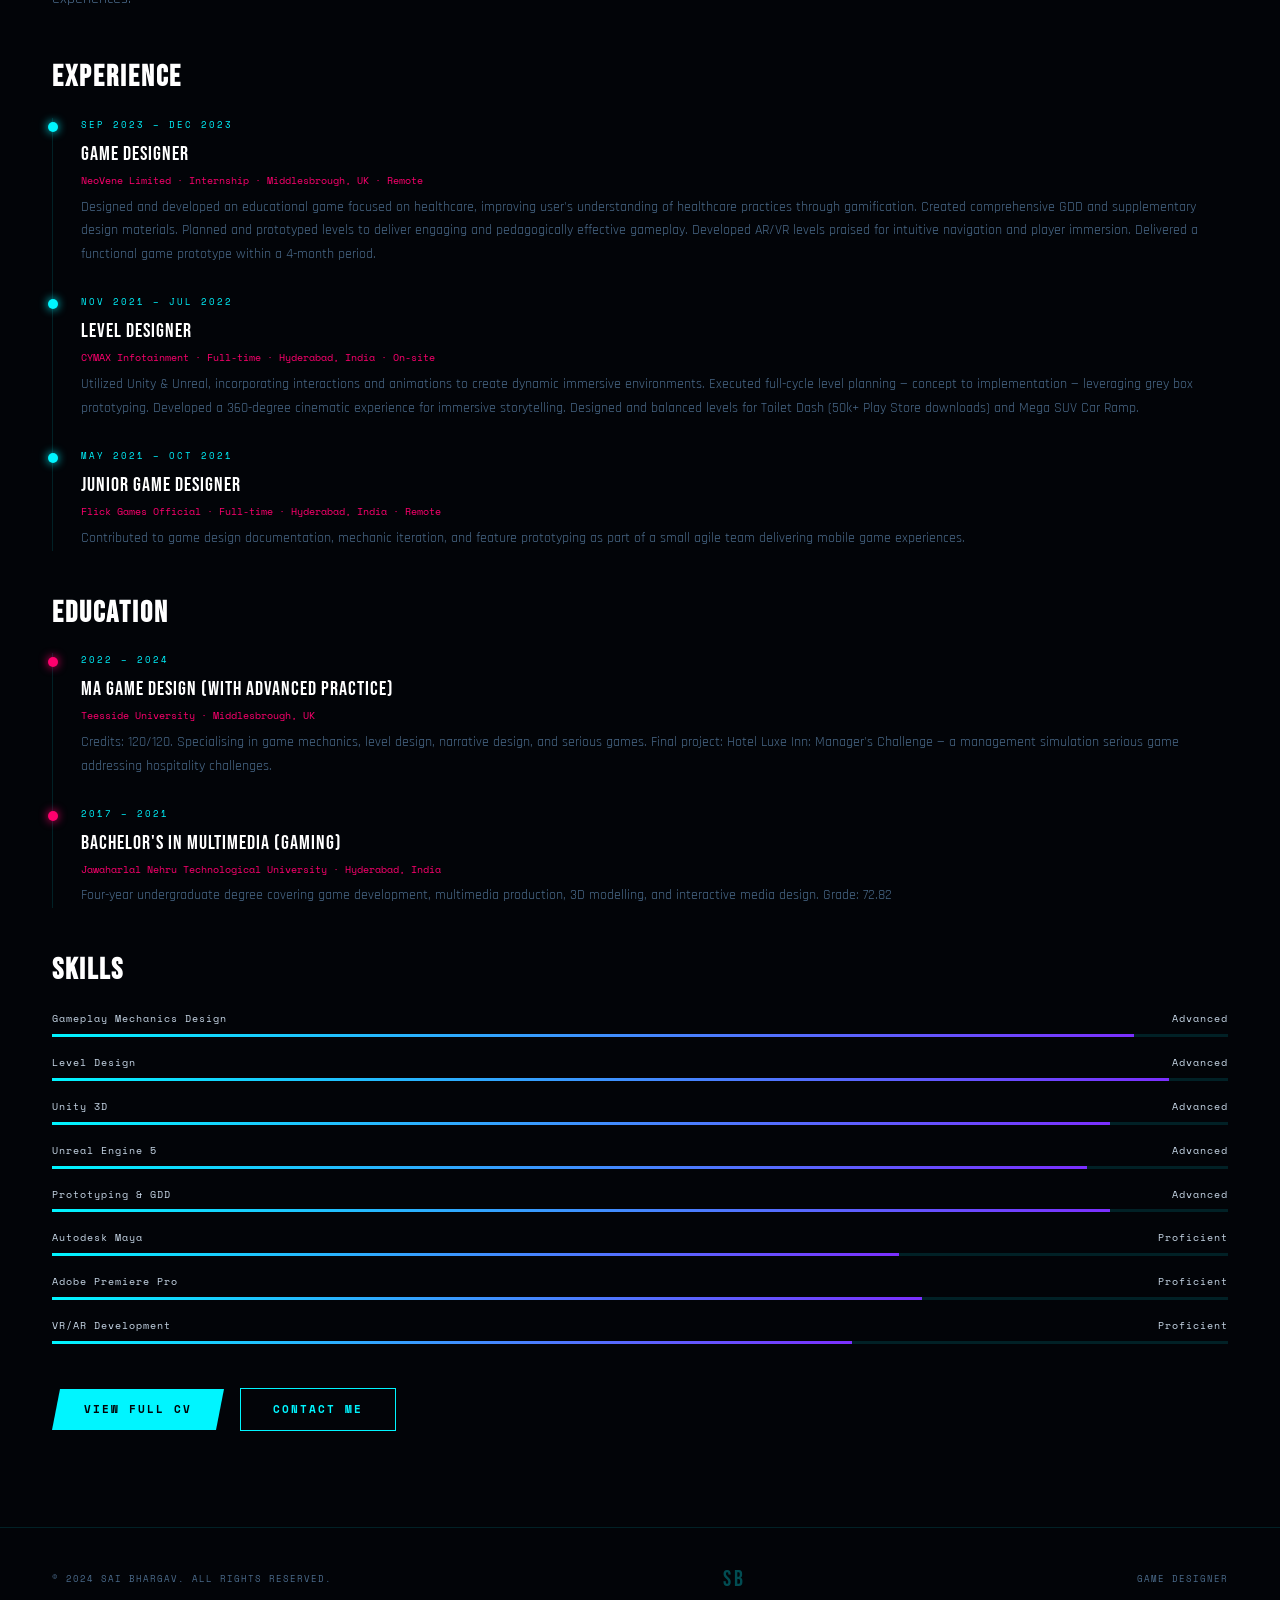
==== commit 3018424f: "update all" ====
--- a/pages/about.html
+++ b/pages/about.html
@@ -62,7 +62,7 @@
     <!-- Profile sidebar -->
     <div class="rev-l">
       <div class="profile-card">
-        <div class="avatar">SB</div>
+        <img src="../pages/mypicture1.jpeg" alt="Sai Bhargav" style="width:130px;height:130px;border-radius:50%;object-fit:cover;border:3px solid var(--c);box-shadow:0 0 28px rgba(0,245,255,.3);margin:0 auto 18px;display:block" onerror="this.outerHTML='<div style="width:130px;height:130px;border-radius:50%;background:linear-gradient(135deg,var(--c),var(--c3));margin:0 auto 18px;display:flex;align-items:center;justify-content:center;font-family:Bebas Neue,sans-serif;font-size:2.8rem;color:var(--bg)">SB</div>'">
         <div class="pname">SAI BHARGAV</div>
         <div class="prole">// Game Designer</div>
         <div class="ploc">📍 United Kingdom</div>
@@ -102,14 +102,14 @@
             <div class="tl-yr">NOV 2021 – JUL 2022</div>
             <div class="tl-r">Level Designer</div>
             <div class="tl-co">CYMAX Infotainment · Full-time · Hyderabad, India · On-site</div>
-            <div class="tl-d">Utilized Unity & Unreal, incorporating interactions and animations to create dynamic immersive environments. Executed full-cycle level planning — concept to implementation — leveraging grey box prototyping. Developed a 360-degree cinematic experience for immersive storytelling.</div>
+            <div class="tl-d">Utilized Unity & Unreal, incorporating interactions and animations to create dynamic immersive environments. Executed full-cycle level planning — concept to implementation — leveraging grey box prototyping. Developed a 360-degree cinematic experience for immersive storytelling. Designed and balanced levels for Toilet Dash (50k+ Play Store downloads) and Mega SUV Car Ramp.</div>
           </li>
           <li class="tl-item">
             <div class="tl-dot"></div>
             <div class="tl-yr">MAY 2021 – OCT 2021</div>
             <div class="tl-r">Junior Game Designer</div>
             <div class="tl-co">Flick Games Official · Full-time · Hyderabad, India · Remote</div>
-            <div class="tl-d">Contributed to game design documentation, mechanic iteration, and feature prototyping as part of an agile team delivering mobile game experiences. Designed and balanced levels for Toilet Dash (50k+ Play Store downloads) and Mega SUV Car Ramp with a focus on player engagement, progression and retention-driven features aligned with product goals </div>
+            <div class="tl-d">Contributed to game design documentation, mechanic iteration, and feature prototyping as part of a small agile team delivering mobile game experiences.</div>
           </li>
         </ul>
       </div>
@@ -122,14 +122,14 @@
             <div class="tl-yr">2022 – 2024</div>
             <div class="tl-r">MA Game Design (with advanced practice)</div>
             <div class="tl-co">Teesside University · Middlesbrough, UK</div>
-            <div class="tl-d"> Specialising in game mechanics, mission design, game management, rational game design, and game optimization. Master thesis: Hotel Luxe Inn: Manager's Challenge — a management simulation serious game addressing hospitality challenges.</div>
+            <div class="tl-d">Credits: 120/120. Specialising in game mechanics, level design, narrative design, and serious games. Final project: Hotel Luxe Inn: Manager's Challenge — a management simulation serious game addressing hospitality challenges.</div>
           </li>
           <li class="tl-item">
             <div class="tl-dot" style="background:var(--c2);box-shadow:0 0 10px var(--c2)"></div>
             <div class="tl-yr">2017 – 2021</div>
             <div class="tl-r">Bachelor's in Multimedia (Gaming)</div>
             <div class="tl-co">Jawaharlal Nehru Technological University · Hyderabad, India</div>
-            <div class="tl-d">Four-year undergraduate degree covering game development, multimedia production, 3D modelling, and interactive media design.</div>
+            <div class="tl-d">Four-year undergraduate degree covering game development, multimedia production, 3D modelling, and interactive media design. Grade: 72.82</div>
           </li>
         </ul>
       </div>
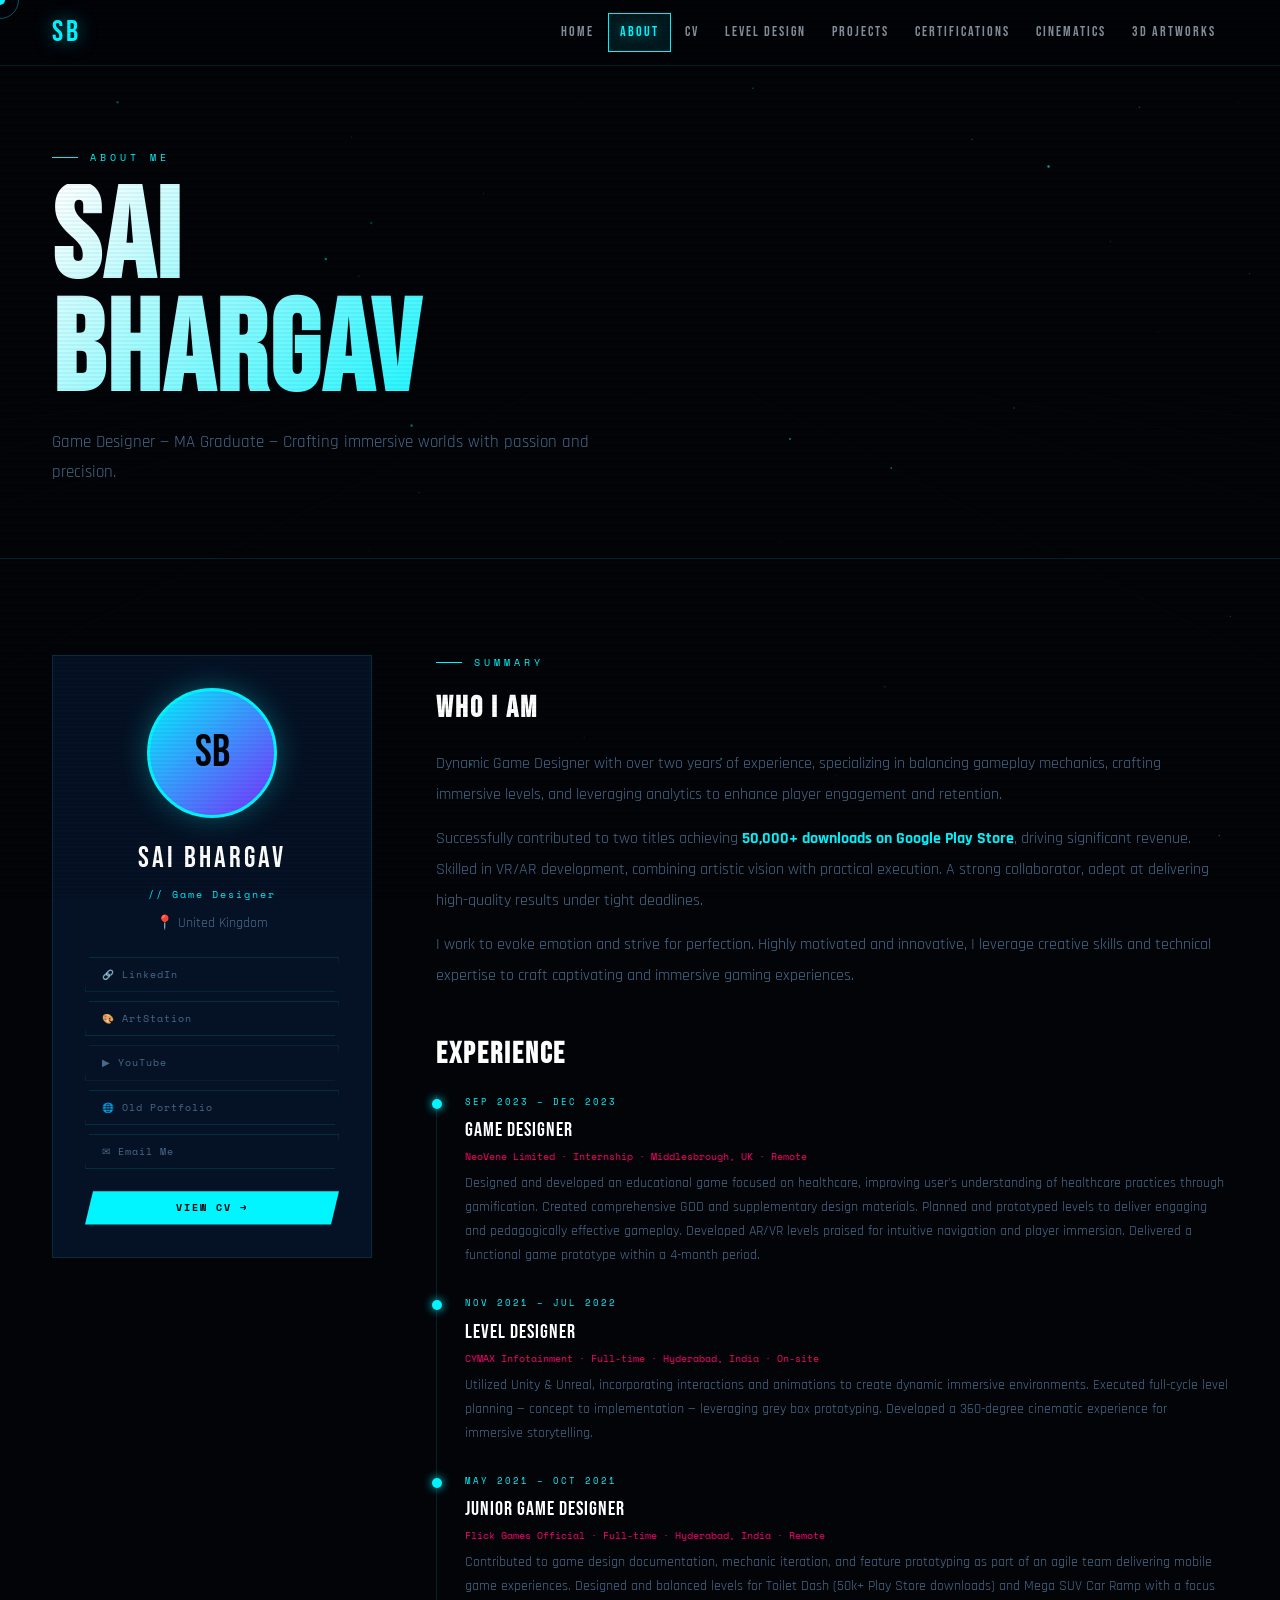
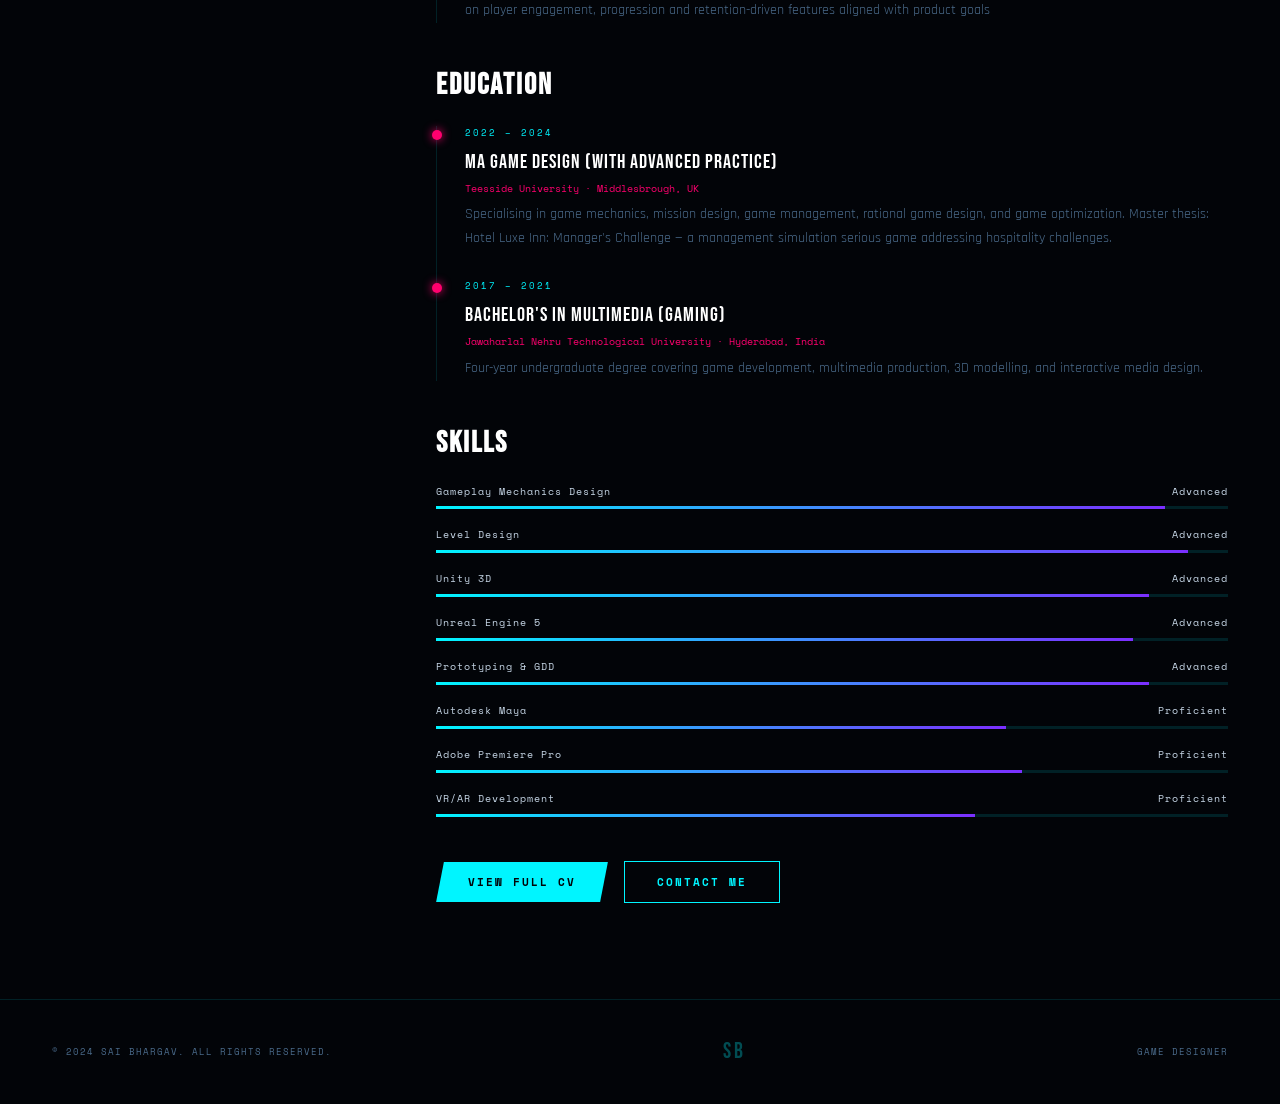
==== commit 1ce8dd80: "Update about.html" ====
--- a/pages/about.html
+++ b/pages/about.html
@@ -62,7 +62,7 @@
     <!-- Profile sidebar -->
     <div class="rev-l">
       <div class="profile-card">
-        <img src="../pages/mypicture1.jpeg" alt="Sai Bhargav" style="width:130px;height:130px;border-radius:50%;object-fit:cover;border:3px solid var(--c);box-shadow:0 0 28px rgba(0,245,255,.3);margin:0 auto 18px;display:block" onerror="this.outerHTML='<div style="width:130px;height:130px;border-radius:50%;background:linear-gradient(135deg,var(--c),var(--c3));margin:0 auto 18px;display:flex;align-items:center;justify-content:center;font-family:Bebas Neue,sans-serif;font-size:2.8rem;color:var(--bg)">SB</div>'">
+        <div class="avatar">SB</div>
         <div class="pname">SAI BHARGAV</div>
         <div class="prole">// Game Designer</div>
         <div class="ploc">📍 United Kingdom</div>
@@ -102,14 +102,14 @@
             <div class="tl-yr">NOV 2021 – JUL 2022</div>
             <div class="tl-r">Level Designer</div>
             <div class="tl-co">CYMAX Infotainment · Full-time · Hyderabad, India · On-site</div>
-            <div class="tl-d">Utilized Unity & Unreal, incorporating interactions and animations to create dynamic immersive environments. Executed full-cycle level planning — concept to implementation — leveraging grey box prototyping. Developed a 360-degree cinematic experience for immersive storytelling. Designed and balanced levels for Toilet Dash (50k+ Play Store downloads) and Mega SUV Car Ramp.</div>
+            <div class="tl-d">Utilized Unity & Unreal, incorporating interactions and animations to create dynamic immersive environments. Executed full-cycle level planning — concept to implementation — leveraging grey box prototyping. Developed a 360-degree cinematic experience for immersive storytelling.</div>
           </li>
           <li class="tl-item">
             <div class="tl-dot"></div>
             <div class="tl-yr">MAY 2021 – OCT 2021</div>
             <div class="tl-r">Junior Game Designer</div>
             <div class="tl-co">Flick Games Official · Full-time · Hyderabad, India · Remote</div>
-            <div class="tl-d">Contributed to game design documentation, mechanic iteration, and feature prototyping as part of a small agile team delivering mobile game experiences.</div>
+            <div class="tl-d">Contributed to game design documentation, mechanic iteration, and feature prototyping as part of an agile team delivering mobile game experiences. Designed and balanced levels for Toilet Dash (50k+ Play Store downloads) and Mega SUV Car Ramp with a focus on player engagement, progression and retention-driven features aligned with product goals </div>
           </li>
         </ul>
       </div>
@@ -122,14 +122,14 @@
             <div class="tl-yr">2022 – 2024</div>
             <div class="tl-r">MA Game Design (with advanced practice)</div>
             <div class="tl-co">Teesside University · Middlesbrough, UK</div>
-            <div class="tl-d">Credits: 120/120. Specialising in game mechanics, level design, narrative design, and serious games. Final project: Hotel Luxe Inn: Manager's Challenge — a management simulation serious game addressing hospitality challenges.</div>
+            <div class="tl-d"> Specialising in game mechanics, mission design, game management, rational game design, and game optimization. Master thesis: Hotel Luxe Inn: Manager's Challenge — a management simulation serious game addressing hospitality challenges.</div>
           </li>
           <li class="tl-item">
             <div class="tl-dot" style="background:var(--c2);box-shadow:0 0 10px var(--c2)"></div>
             <div class="tl-yr">2017 – 2021</div>
             <div class="tl-r">Bachelor's in Multimedia (Gaming)</div>
             <div class="tl-co">Jawaharlal Nehru Technological University · Hyderabad, India</div>
-            <div class="tl-d">Four-year undergraduate degree covering game development, multimedia production, 3D modelling, and interactive media design. Grade: 72.82</div>
+            <div class="tl-d">Four-year undergraduate degree covering game development, multimedia production, 3D modelling, and interactive media design.</div>
           </li>
         </ul>
       </div>
